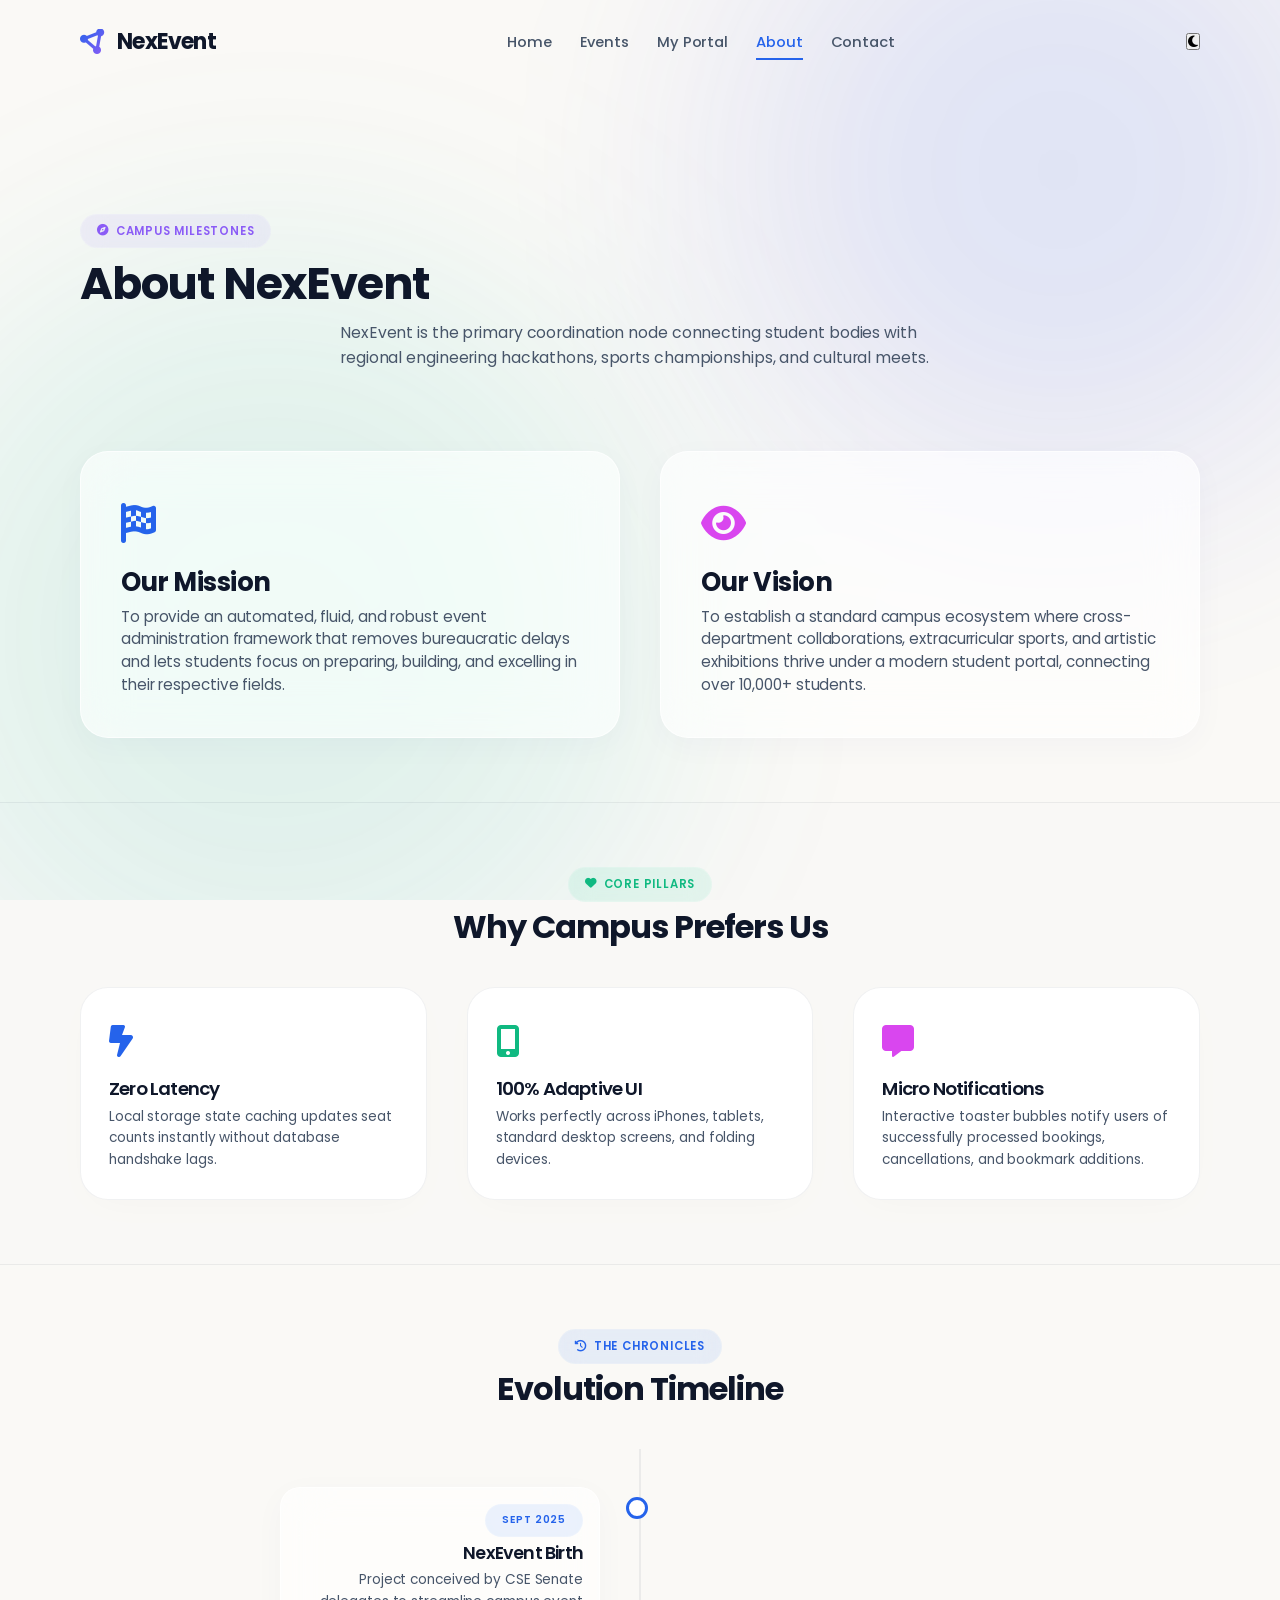
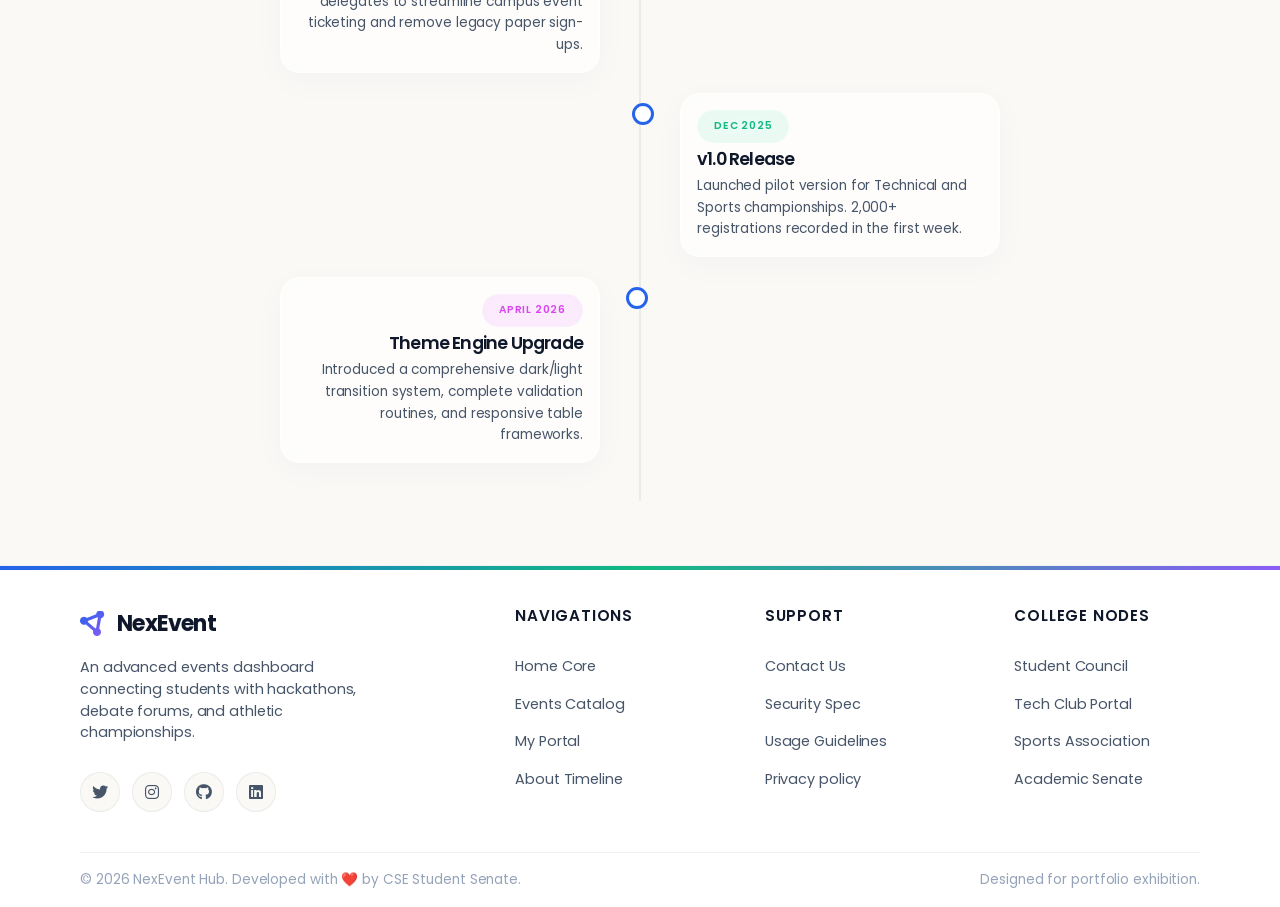
==== about.html @ 419b83d5 "AB01" ====
<!DOCTYPE html>
<html lang="en" data-theme="light">
<head>
    <meta charset="UTF-8">
    <meta name="viewport" content="width=device-width, initial-scale=1.0">
    <title>About Us — NexEvent Hub</title>
    <!-- Google Fonts -->
    <link rel="preconnect" href="https://fonts.googleapis.com">
    <link rel="preconnect" href="https://fonts.gstatic.com" crossorigin>
    <link href="https://fonts.googleapis.com/css2?family=Poppins:wght@300;400;500;600;700&display=swap" rel="stylesheet">
    <!-- Font Awesome -->
    <link rel="stylesheet" href="https://cdnjs.cloudflare.com/ajax/libs/font-awesome/6.4.0/css/all.min.css">
    <!-- Stylesheets -->
    <link rel="stylesheet" href="css/style.css">
    <style>
        .timeline {
            position: relative;
            max-width: 800px;
            margin: 0 auto;
            padding: var(--spacing-md) 0;
        }
        
        .timeline::after {
            content: '';
            position: absolute;
            width: 2px;
            background-color: var(--border-color);
            top: 0;
            bottom: 0;
            left: 50%;
            margin-left: -1px;
        }

        .timeline-container {
            padding: 10px 40px;
            position: relative;
            background-color: transparent;
            width: 50%;
        }

        .timeline-container::after {
            content: '';
            position: absolute;
            width: 16px;
            height: 16px;
            right: -8px;
            background-color: var(--bg-secondary);
            border: 3px solid var(--primary);
            top: 20px;
            border-radius: 50%;
            z-index: 1;
            transition: all var(--transition-normal);
        }

        .left-timeline {
            left: 0;
            text-align: right;
        }

        .right-timeline {
            left: 50%;
        }

        .right-timeline::after {
            left: -8px;
        }

        .timeline-content {
            padding: var(--spacing-sm);
            position: relative;
            border-radius: var(--radius-md);
        }

        .timeline-container:hover::after {
            background-color: var(--primary);
            transform: scale(1.3);
            box-shadow: 0 0 10px rgba(var(--primary-rgb), 0.5);
        }

        @media (max-width: 768px) {
            .timeline::after {
                left: 31px;
            }
            .timeline-container {
                width: 100%;
                padding-left: 70px;
                padding-right: 25px;
                text-align: left;
            }
            .timeline-container::after {
                left: 23px;
            }
            .left-timeline {
                left: 0;
            }
            .right-timeline {
                left: 0;
            }
        }
    </style>
</head>
<body>

    <!-- Scroll Progress Bar -->
    <div class="scroll-progress-container">
        <div class="scroll-progress-bar"></div>
    </div>

    <!-- Preloader -->
    <div class="preloader">
        <div class="spinner"></div>
        <div class="preloader-text">NEXEVENT STORIES</div>
    </div>

    <!-- Aurora backgrounds -->
    <div class="aurora-container">
        <div class="aurora-mesh aurora-1 animate-aurora-1"></div>
        <div class="aurora-mesh aurora-2 animate-aurora-2"></div>
    </div>

    <!-- Header / Sticky Glass Navbar -->
    <nav class="navbar">
        <div class="container">
            <a href="index.html" class="logo">
                <i class="fas fa-circle-nodes logo-icon"></i> NexEvent
            </a>
            
            <ul class="nav-menu">
                <li><a href="index.html" class="nav-link">Home</a></li>
                <li><a href="events.html" class="nav-link">Events</a></li>
                <li><a href="my-registration.html" class="nav-link">My Portal</a></li>
                <li><a href="about.html" class="nav-link active">About</a></li>
                <li><a href="contact.html" class="nav-link">Contact</a></li>
            </ul>

            <div class="nav-actions">
                <button class="theme-toggle" aria-label="Toggle Theme">
                    <i class="fas fa-moon"></i>
                    <i class="fas fa-sun"></i>
                </button>
                <button class="hamburger" aria-label="Mobile Navigation Toggle">
                    <span></span>
                    <span></span>
                    <span></span>
                </button>
            </div>
        </div>
    </nav>

    <!-- Main Content -->
    <main>
        
        <!-- Header Banner Section -->
        <section class="section-padding anim-fade-in-up" style="padding-top: 100px; padding-bottom: var(--spacing-sm);">
            <div class="container text-center">
                <span class="badge badge-academic"><i class="fas fa-compass"></i> Campus Milestones</span>
                <h1 style="font-size: 2.8rem; margin-top: var(--spacing-xs); letter-spacing: -1.2px; font-weight: 700;">About NexEvent</h1>
                <p style="color: var(--text-secondary); max-width: 600px; margin: 8px auto 0; font-size: 0.98rem;">
                    NexEvent is the primary coordination node connecting student bodies with regional engineering hackathons, sports championships, and cultural meets.
                </p>
            </div>
        </section>

        <!-- Mission & Vision Cards -->
        <section class="section-padding reveal-on-scroll">
            <div class="container grid-2">
                <!-- Mission Card -->
                <div class="glass-panel" style="padding: var(--spacing-lg);">
                    <div style="font-size: 2.5rem; color: var(--primary); margin-bottom: 10px;"><i class="fas fa-flag-checkered"></i></div>
                    <h2 style="font-size: 1.6rem; margin-bottom: 8px; font-weight: 700; letter-spacing: -0.5px;">Our Mission</h2>
                    <p style="color: var(--text-secondary); font-size: 0.95rem; line-height: 1.5;">
                        To provide an automated, fluid, and robust event administration framework that removes bureaucratic delays and lets students focus on preparing, building, and excelling in their respective fields.
                    </p>
                </div>
                <!-- Vision Card -->
                <div class="glass-panel" style="padding: var(--spacing-lg);">
                    <div style="font-size: 2.5rem; color: #D946EF; margin-bottom: 10px;"><i class="fas fa-eye"></i></div>
                    <h2 style="font-size: 1.6rem; margin-bottom: 8px; font-weight: 700; letter-spacing: -0.5px;">Our Vision</h2>
                    <p style="color: var(--text-secondary); font-size: 0.95rem; line-height: 1.5;">
                        To establish a standard campus ecosystem where cross-department collaborations, extracurricular sports, and artistic exhibitions thrive under a modern student portal, connecting over 10,000+ students.
                    </p>
                </div>
            </div>
        </section>

        <!-- Why Choose Us Grid -->
        <section class="section-padding reveal-on-scroll" style="background: rgba(var(--primary-rgb), 0.005); border-top: 1px solid var(--border-color); border-bottom: 1px solid var(--border-color);">
            <div class="container">
                <div style="text-align: center; margin-bottom: var(--spacing-lg);">
                    <span class="badge badge-sports"><i class="fas fa-heart text-secondary"></i> Core Pillars</span>
                    <h2 style="font-size: 2rem; margin-top: 5px; font-weight: 700; letter-spacing: -1px;">Why Campus Prefers Us</h2>
                </div>

                <div class="grid-3">
                    <div class="card card-interactive card-tilt" style="padding: var(--spacing-md); background: var(--bg-secondary);">
                        <div style="font-size: 2rem; color: var(--primary); margin-bottom: 10px;"><i class="fas fa-bolt-lightning"></i></div>
                        <h3 style="font-size: 1.15rem; margin-bottom: 6px; font-weight: 600;">Zero Latency</h3>
                        <p style="font-size: 0.85rem; color: var(--text-secondary);">Local storage state caching updates seat counts instantly without database handshake lags.</p>
                    </div>
                    <div class="card card-interactive card-tilt" style="padding: var(--spacing-md); background: var(--bg-secondary);">
                        <div style="font-size: 2rem; color: var(--secondary); margin-bottom: 10px;"><i class="fas fa-mobile-screen-button"></i></div>
                        <h3 style="font-size: 1.15rem; margin-bottom: 6px; font-weight: 600;">100% Adaptive UI</h3>
                        <p style="font-size: 0.85rem; color: var(--text-secondary);">Works perfectly across iPhones, tablets, standard desktop screens, and folding devices.</p>
                    </div>
                    <div class="card card-interactive card-tilt" style="padding: var(--spacing-md); background: var(--bg-secondary);">
                        <div style="font-size: 2rem; color: #D946EF; margin-bottom: 10px;"><i class="fas fa-message"></i></div>
                        <h3 style="font-size: 1.15rem; margin-bottom: 6px; font-weight: 600;">Micro Notifications</h3>
                        <p style="font-size: 0.85rem; color: var(--text-secondary);">Interactive toaster bubbles notify users of successfully processed bookings, cancellations, and bookmark additions.</p>
                    </div>
                </div>
            </div>
        </section>

        <!-- Timeline Section -->
        <section class="section-padding reveal-on-scroll">
            <div class="container">
                <div style="text-align: center; margin-bottom: var(--spacing-lg);">
                    <span class="badge badge-tech"><i class="fas fa-history"></i> The Chronicles</span>
                    <h2 style="font-size: 2rem; margin-top: 5px; font-weight: 700; letter-spacing: -1px;">Evolution Timeline</h2>
                </div>

                <div class="timeline">
                    <!-- Timeline Item 1 -->
                    <div class="timeline-container left-timeline">
                        <div class="timeline-content glass-panel card-glow">
                            <span class="badge badge-tech" style="font-size: 0.65rem; margin-bottom: 5px;">Sept 2025</span>
                            <h3 style="font-size: 1.1rem; font-weight: 600;">NexEvent Birth</h3>
                            <p style="font-size: 0.85rem; color: var(--text-secondary); margin-top: 5px;">
                                Project conceived by CSE Senate delegates to streamline campus event ticketing and remove legacy paper sign-ups.
                            </p>
                        </div>
                    </div>
                    <!-- Timeline Item 2 -->
                    <div class="timeline-container right-timeline">
                        <div class="timeline-content glass-panel card-glow">
                            <span class="badge badge-sports" style="font-size: 0.65rem; margin-bottom: 5px;">Dec 2025</span>
                            <h3 style="font-size: 1.1rem; font-weight: 600;">v1.0 Release</h3>
                            <p style="font-size: 0.85rem; color: var(--text-secondary); margin-top: 5px;">
                                Launched pilot version for Technical and Sports championships. 2,000+ registrations recorded in the first week.
                            </p>
                        </div>
                    </div>
                    <!-- Timeline Item 3 -->
                    <div class="timeline-container left-timeline">
                        <div class="timeline-content glass-panel card-glow">
                            <span class="badge badge-cultural" style="font-size: 0.65rem; margin-bottom: 5px;">April 2026</span>
                            <h3 style="font-size: 1.1rem; font-weight: 600;">Theme Engine Upgrade</h3>
                            <p style="font-size: 0.85rem; color: var(--text-secondary); margin-top: 5px;">
                                Introduced a comprehensive dark/light transition system, complete validation routines, and responsive table frameworks.
                            </p>
                        </div>
                    </div>
                </div>
            </div>
        </section>

    </main>

    <!-- Back to top -->
    <button class="back-to-top" aria-label="Scroll Back To Top"><i class="fas fa-arrow-up"></i></button>

    <!-- Footer -->
    <footer>
        <div class="footer-waves"></div>
        <div class="container">
            <div class="footer-content">
                <div class="footer-brand">
                    <a href="index.html" class="logo">
                        <i class="fas fa-circle-nodes logo-icon"></i> NexEvent
                    </a>
                    <p class="footer-description">
                        An advanced events dashboard connecting students with hackathons, debate forums, and athletic championships.
                    </p>
                    <div class="footer-socials">
                        <a href="#" class="social-icon"><i class="fab fa-twitter"></i></a>
                        <a href="#" class="social-icon"><i class="fab fa-instagram"></i></a>
                        <a href="#" class="social-icon"><i class="fab fa-github"></i></a>
                        <a href="#" class="social-icon"><i class="fab fa-linkedin"></i></a>
                    </div>
                </div>
                <div>
                    <h3 class="footer-heading">Navigations</h3>
                    <ul class="footer-links">
                        <li><a href="index.html">Home Core</a></li>
                        <li><a href="events.html">Events Catalog</a></li>
                        <li><a href="my-registration.html">My Portal</a></li>
                        <li><a href="about.html">About Timeline</a></li>
                    </ul>
                </div>
                <div>
                    <h3 class="footer-heading">Support</h3>
                    <ul class="footer-links">
                        <li><a href="contact.html">Contact Us</a></li>
                        <li><a href="#">Security Spec</a></li>
                        <li><a href="#">Usage Guidelines</a></li>
                        <li><a href="#">Privacy policy</a></li>
                    </ul>
                </div>
                <div>
                    <h3 class="footer-heading">College Nodes</h3>
                    <ul class="footer-links">
                        <li><a href="https://github.com" target="_blank">Student Council</a></li>
                        <li><a href="#">Tech Club Portal</a></li>
                        <li><a href="#">Sports Association</a></li>
                        <li><a href="#">Academic Senate</a></li>
                    </ul>
                </div>
            </div>
            <div class="footer-bottom">
                <p>&copy; 2026 NexEvent Hub. Developed with ❤️ by CSE Student Senate.</p>
                <p>Designed for portfolio exhibition.</p>
            </div>
        </div>
    </footer>

    <!-- Scripts -->
    <script src="js/theme.js"></script>
    <script src="js/storage.js"></script>
    <script src="js/events.js"></script>
    <script src="js/modal.js"></script>
    <script src="js/counter.js"></script>
    <script src="js/countdown.js"></script>
    <script src="js/search.js"></script>
    <script src="js/sort.js"></script>
    <script src="js/filter.js"></script>
    <script src="js/animation.js"></script>
    <script src="js/app.js"></script>
</body>
</html>
---- css/style.css ----
/* 
   File: css/style.css
   Purpose: Global reset, base styling, custom scrollbars, sticky navigation bar, cursor glow trackers, and background aurora mesh systems.
*/

@import url('variables.css');
@import url('animations.css');
@import url('components.css');

/* --- 1. Global Reset & Base Typography --- */
* {
    margin: 0;
    padding: 0;
    box-sizing: border-box;
}

html {
    scroll-behavior: smooth;
    font-size: 16px;
}

body {
    font-family: var(--font-family);
    background-color: var(--bg-primary);
    color: var(--text-primary);
    transition: background-color var(--transition-slow), color var(--transition-slow);
    min-height: 100vh;
    display: flex;
    flex-direction: column;
    overflow-x: hidden;
    line-height: 1.6;
    letter-spacing: -0.1px;
}

/* Custom Scrollbar */
::-webkit-scrollbar {
    width: 10px;
    height: 10px;
}

::-webkit-scrollbar-track {
    background: var(--bg-primary);
}

::-webkit-scrollbar-thumb {
    background: var(--border-color);
    border-radius: var(--radius-full);
}

::-webkit-scrollbar-thumb:hover {
    background: var(--text-muted);
}

h1, h2, h3, h4, h5, h6 {
    font-weight: 600;
    color: var(--text-primary);
    line-height: 1.25;
    letter-spacing: -0.8px;
}

a {
    color: inherit;
    text-decoration: none;
    transition: color var(--transition-fast);
}

.container {
    width: 90%;
    max-width: 1200px;
    margin: 0 auto;
    padding: 0 var(--spacing-sm);
}

.section-padding {
    padding: var(--spacing-xl) 0;
}

.grid-2 { display: grid; grid-template-columns: repeat(2, 1fr); gap: var(--spacing-lg); }
.grid-3 { display: grid; grid-template-columns: repeat(3, 1fr); gap: var(--spacing-lg); }
.grid-4 { display: grid; grid-template-columns: repeat(4, 1fr); gap: var(--spacing-md); }

/* --- 2. Aurora Mesh Gradients & Cursor Glows --- */
#cursor-glow {
    position: fixed;
    top: 0;
    left: 0;
    width: 600px;
    height: 600px;
    border-radius: var(--radius-full);
    background: radial-gradient(circle, rgba(var(--primary-rgb), 0.055) 0%, rgba(255, 255, 255, 0) 70%);
    pointer-events: none;
    transform: translate(-50%, -50%);
    z-index: -1;
    pointer-events: none;
    mix-blend-mode: screen;
}

[data-theme="dark"] #cursor-glow {
    background: radial-gradient(circle, rgba(var(--primary-rgb), 0.12) 0%, rgba(0, 0, 0, 0) 70%);
}

.aurora-container {
    position: fixed;
    top: 0;
    left: 0;
    width: 100vw;
    height: 100vh;
    z-index: -10;
    overflow: hidden;
    pointer-events: none;
    opacity: 0.65;
}

[data-theme="dark"] .aurora-container {
    opacity: 0.35;
}

.aurora-mesh {
    position: absolute;
    border-radius: var(--radius-full);
    filter: blur(120px);
}

.aurora-1 {
    top: -20%;
    right: -10%;
    width: 700px;
    height: 700px;
    background: radial-gradient(circle, rgba(37, 99, 235, 0.22) 0%, rgba(139, 92, 246, 0.15) 100%);
}

.aurora-2 {
    bottom: -15%;
    left: -10%;
    width: 800px;
    height: 800px;
    background: radial-gradient(circle, rgba(16, 185, 129, 0.18) 0%, rgba(6, 182, 212, 0.12) 100%);
}


/* --- 3. Header & Navigation system --- */
.navbar {
    position: fixed;
    top: 0;
    left: 0;
    width: 100%;
    z-index: 900;
    padding: 1.5rem 0;
    background: transparent;
    transition: background var(--transition-normal), 
                backdrop-filter var(--transition-normal), 
                box-shadow var(--transition-normal), 
                padding var(--transition-normal);
}

.navbar.scrolled {
    background: var(--glass-bg);
    backdrop-filter: blur(24px);
    -webkit-backdrop-filter: blur(24px);
    box-shadow: 0 10px 40px -10px rgba(0, 0, 0, 0.04);
    padding: 1rem 0;
    border-bottom: 1px solid var(--border-color);
}

.navbar .container {
    display: flex;
    align-items: center;
    justify-content: space-between;
}

.logo {
    display: flex;
    align-items: center;
    gap: 12px;
    font-weight: 700;
    font-size: 1.38rem;
    color: var(--text-primary);
    letter-spacing: -0.8px;
}

.logo-icon {
    font-size: 1.6rem;
    background: linear-gradient(135deg, var(--primary), var(--accent));
    -webkit-background-clip: text;
    -webkit-text-fill-color: transparent;
}

/* Nav Menu and slide links */
.nav-menu {
    display: flex;
    align-items: center;
    gap: var(--spacing-md);
    list-style: none;
}

.nav-link {
    font-size: 0.92rem;
    font-weight: 500;
    color: var(--text-secondary);
    position: relative;
    padding: 0.5rem 0;
    transition: color var(--transition-fast);
}

.nav-link:hover,
.nav-link.active {
    color: var(--primary);
}

.nav-link::after {
    content: '';
    position: absolute;
    bottom: 0;
    left: 0;
    width: 0;
    height: 2px;
    background: var(--primary);
    transition: width var(--transition-normal);
}

.nav-link:hover::after,
.nav-link.active::after {
    width: 100%;
}

.nav-actions {
    display: flex;
    align-items: center;
    gap: 12px;
}

/* Hamburger mobile button */
.hamburger {
    display: none;
    flex-direction: column;
    justify-content: space-between;
    width: 24px;
    height: 18px;
    background: transparent;
    border: none;
    cursor: pointer;
    z-index: 1001;
}

.hamburger span {
    width: 100%;
    height: 2px;
    background: var(--text-primary);
    border-radius: var(--radius-full);
    transition: all var(--transition-normal);
}

.hamburger.is-active span:nth-child(1) {
    transform: translateY(8px) rotate(45deg);
}
.hamburger.is-active span:nth-child(2) {
    opacity: 0;
}
.hamburger.is-active span:nth-child(3) {
    transform: translateY(-8px) rotate(-45deg);
}


/* --- 4. Main Page Structure & Timelines --- */
main {
    flex-grow: 1;
    margin-top: 88px;
}

/* Page Section headers */
.section-header {
    text-align: center;
    margin-bottom: var(--spacing-lg);
}

.section-header h2 {
    font-size: 2.2rem;
    font-weight: 700;
    margin-top: var(--spacing-xs);
    letter-spacing: -1.2px;
}


/* --- 5. Luxury Footer --- */
footer {
    background: var(--bg-secondary);
    border-top: 1px solid var(--border-color);
    padding-top: var(--spacing-lg);
    position: relative;
    overflow: hidden;
}

.footer-waves {
    position: absolute;
    top: 0;
    left: 0;
    width: 100%;
    height: 4px;
    background: linear-gradient(90deg, var(--primary), var(--secondary), var(--accent));
}

.footer-content {
    display: grid;
    grid-template-columns: 2fr repeat(3, 1fr);
    gap: var(--spacing-xl);
    padding-bottom: var(--spacing-lg);
    border-bottom: 1px solid var(--border-color);
}

.footer-brand .logo {
    margin-bottom: var(--spacing-sm);
}

.footer-description {
    color: var(--text-secondary);
    font-size: 0.9rem;
    line-height: 1.5;
    margin-bottom: var(--spacing-md);
    max-width: 320px;
}

.footer-socials {
    display: flex;
    gap: 12px;
}

.social-icon {
    width: 40px;
    height: 40px;
    border-radius: var(--radius-full);
    background: var(--bg-primary);
    border: 1px solid var(--border-color);
    display: flex;
    align-items: center;
    justify-content: center;
    color: var(--text-secondary);
    transition: all var(--transition-normal);
}

.social-icon:hover {
    background: var(--primary);
    color: var(--white);
    transform: translateY(-3px);
    box-shadow: 0 10px 20px rgba(var(--primary-rgb), 0.2);
}

.footer-heading {
    font-size: 0.95rem;
    font-weight: 600;
    text-transform: uppercase;
    letter-spacing: 0.8px;
    margin-bottom: var(--spacing-md);
}

.footer-links {
    list-style: none;
}

.footer-links li {
    margin-bottom: 12px;
}

.footer-links a {
    color: var(--text-secondary);
    font-size: 0.9rem;
}

.footer-links a:hover {
    color: var(--primary);
    padding-left: 4px;
}

.footer-bottom {
    display: flex;
    justify-content: space-between;
    align-items: center;
    padding: var(--spacing-sm) 0;
    color: var(--text-muted);
    font-size: 0.85rem;
}


/* --- 6. Scroll Navigation & Indicators --- */
.back-to-top {
    position: fixed;
    bottom: 30px;
    left: 30px;
    width: 48px;
    height: 48px;
    border-radius: var(--radius-full);
    background: var(--glass-bg);
    border: 1px solid var(--glass-border);
    backdrop-filter: blur(12px);
    color: var(--text-primary);
    cursor: pointer;
    box-shadow: var(--glass-shadow);
    display: flex;
    align-items: center;
    justify-content: center;
    transition: all var(--transition-normal);
    opacity: 0;
    visibility: hidden;
    z-index: 800;
}

.back-to-top.is-active {
    opacity: 1;
    visibility: visible;
}

.back-to-top:hover {
    transform: translateY(-4px);
    border-color: var(--primary);
    color: var(--primary);
}

.scroll-progress-container {
    position: fixed;
    top: 0;
    left: 0;
    width: 100%;
    height: 3px;
    background: transparent;
    z-index: 1000;
}

.scroll-progress-bar {
    height: 100%;
    background: linear-gradient(to right, var(--primary), var(--accent), var(--secondary));
    width: 0%;
}
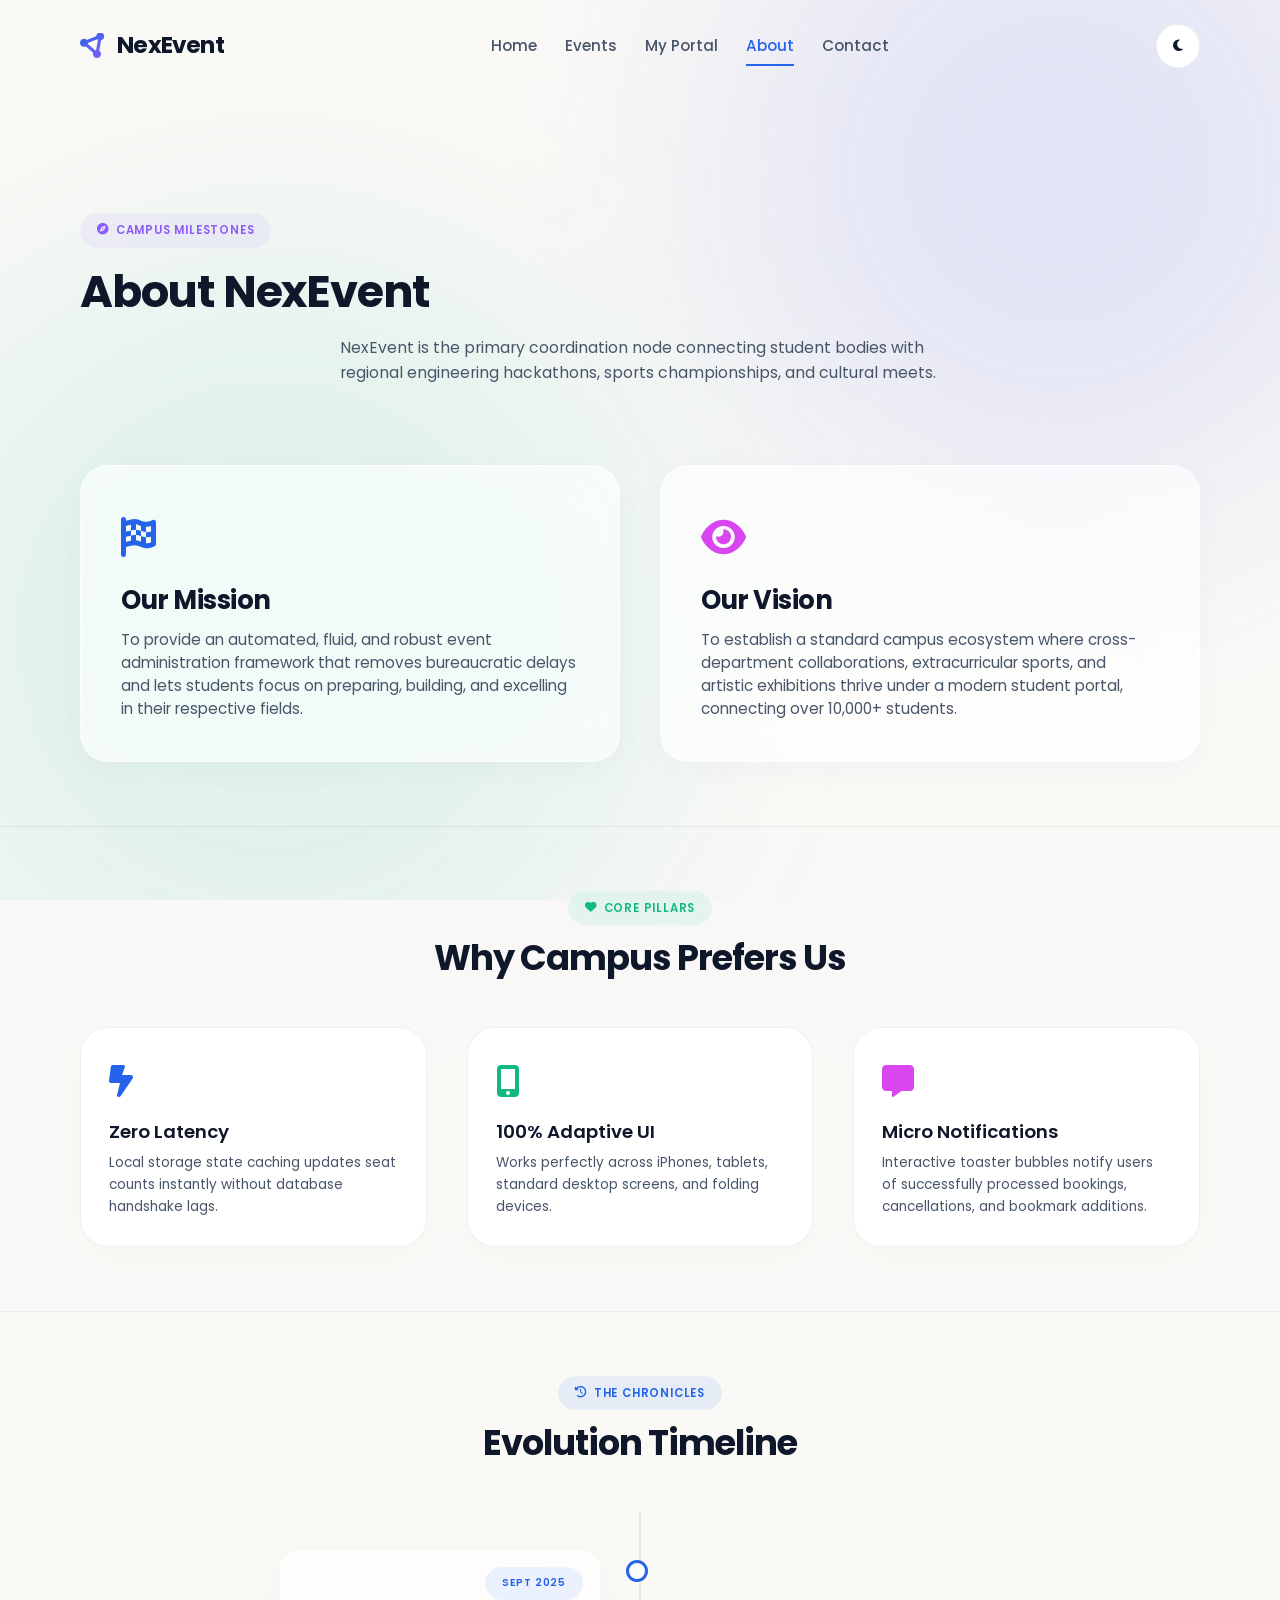
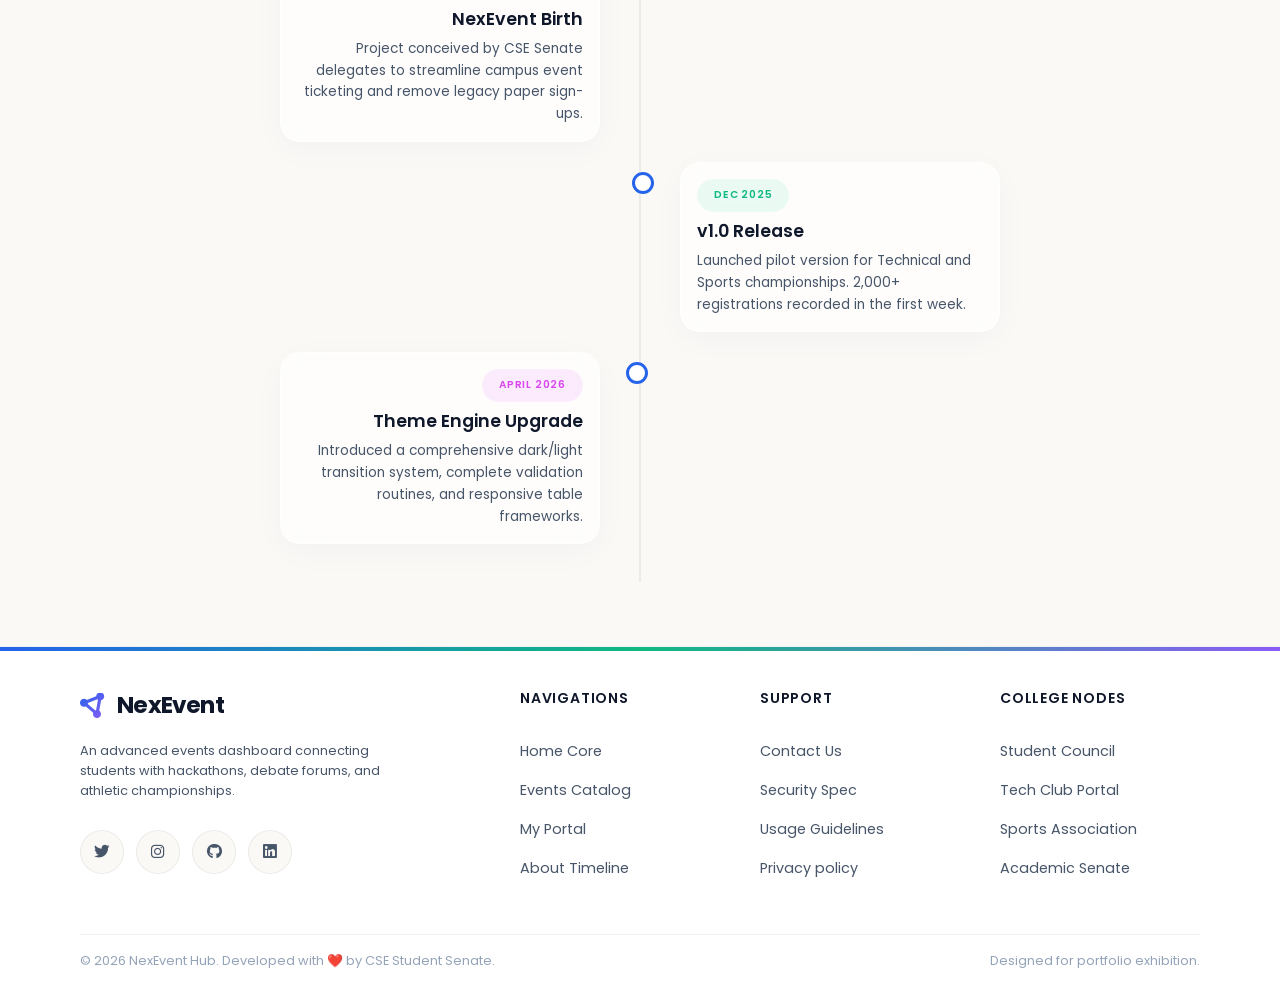
==== commit 3fa7da59: "AB03" ====
--- a/about.html
+++ b/about.html
@@ -102,27 +102,27 @@
 <body>
 
     <!-- Scroll Progress Bar -->
-    <div class="scroll-progress-container">
+    <div class="scroll-progress-container" aria-hidden="true">
         <div class="scroll-progress-bar"></div>
     </div>
 
     <!-- Preloader -->
     <div class="preloader">
-        <div class="spinner"></div>
+        <div class="spinner" aria-hidden="true"></div>
         <div class="preloader-text">NEXEVENT STORIES</div>
     </div>
 
     <!-- Aurora backgrounds -->
-    <div class="aurora-container">
+    <div class="aurora-container" aria-hidden="true">
         <div class="aurora-mesh aurora-1 animate-aurora-1"></div>
         <div class="aurora-mesh aurora-2 animate-aurora-2"></div>
     </div>
 
     <!-- Header / Sticky Glass Navbar -->
-    <nav class="navbar">
+    <nav class="navbar" aria-label="Main Navigation">
         <div class="container">
-            <a href="index.html" class="logo">
-                <i class="fas fa-circle-nodes logo-icon"></i> NexEvent
+            <a href="index.html" class="logo" aria-label="NexEvent Home">
+                <i class="fas fa-circle-nodes logo-icon" aria-hidden="true"></i> NexEvent
             </a>
             
             <ul class="nav-menu">
@@ -134,14 +134,14 @@
             </ul>
 
             <div class="nav-actions">
-                <button class="theme-toggle" aria-label="Toggle Theme">
-                    <i class="fas fa-moon"></i>
-                    <i class="fas fa-sun"></i>
+                <button class="theme-toggle" aria-label="Toggle Color Theme" type="button">
+                    <i class="fas fa-moon" aria-hidden="true"></i>
+                    <i class="fas fa-sun" aria-hidden="true"></i>
                 </button>
-                <button class="hamburger" aria-label="Mobile Navigation Toggle">
-                    <span></span>
-                    <span></span>
-                    <span></span>
+                <button class="hamburger" aria-label="Toggle Mobile Navigation Drawer" aria-expanded="false" type="button">
+                    <span aria-hidden="true"></span>
+                    <span aria-hidden="true"></span>
+                    <span aria-hidden="true"></span>
                 </button>
             </div>
         </div>
@@ -153,8 +153,8 @@
         <!-- Header Banner Section -->
         <section class="section-padding anim-fade-in-up" style="padding-top: 100px; padding-bottom: var(--spacing-sm);">
             <div class="container text-center">
-                <span class="badge badge-academic"><i class="fas fa-compass"></i> Campus Milestones</span>
-                <h1 style="font-size: 2.8rem; margin-top: var(--spacing-xs); letter-spacing: -1.2px; font-weight: 700;">About NexEvent</h1>
+                <span class="badge badge-academic"><i class="fas fa-compass" aria-hidden="true"></i> Campus Milestones</span>
+                <h1 style="font-size: var(--font-h1); margin-top: var(--spacing-xs); letter-spacing: -1.2px; font-weight: 700;">About NexEvent</h1>
                 <p style="color: var(--text-secondary); max-width: 600px; margin: 8px auto 0; font-size: 0.98rem;">
                     NexEvent is the primary coordination node connecting student bodies with regional engineering hackathons, sports championships, and cultural meets.
                 </p>
@@ -162,20 +162,20 @@
         </section>
 
         <!-- Mission & Vision Cards -->
-        <section class="section-padding reveal-on-scroll">
-            <div class="container grid-2">
+        <section class="section-padding reveal-on-scroll" aria-label="Mission and Vision">
+            <div class="container grid-2" style="display: grid; grid-template-columns: repeat(auto-fit, minmax(min(280px, 100%), 1fr)); gap: var(--spacing-lg);">
                 <!-- Mission Card -->
                 <div class="glass-panel" style="padding: var(--spacing-lg);">
-                    <div style="font-size: 2.5rem; color: var(--primary); margin-bottom: 10px;"><i class="fas fa-flag-checkered"></i></div>
-                    <h2 style="font-size: 1.6rem; margin-bottom: 8px; font-weight: 700; letter-spacing: -0.5px;">Our Mission</h2>
+                    <div style="font-size: 2.5rem; color: var(--primary); margin-bottom: 10px;"><i class="fas fa-flag-checkered" aria-hidden="true"></i></div>
+                    <h2 style="font-size: var(--font-h3); margin-bottom: 8px; font-weight: 700; letter-spacing: -0.5px;">Our Mission</h2>
                     <p style="color: var(--text-secondary); font-size: 0.95rem; line-height: 1.5;">
                         To provide an automated, fluid, and robust event administration framework that removes bureaucratic delays and lets students focus on preparing, building, and excelling in their respective fields.
                     </p>
                 </div>
                 <!-- Vision Card -->
                 <div class="glass-panel" style="padding: var(--spacing-lg);">
-                    <div style="font-size: 2.5rem; color: #D946EF; margin-bottom: 10px;"><i class="fas fa-eye"></i></div>
-                    <h2 style="font-size: 1.6rem; margin-bottom: 8px; font-weight: 700; letter-spacing: -0.5px;">Our Vision</h2>
+                    <div style="font-size: 2.5rem; color: #D946EF; margin-bottom: 10px;"><i class="fas fa-eye" aria-hidden="true"></i></div>
+                    <h2 style="font-size: var(--font-h3); margin-bottom: 8px; font-weight: 700; letter-spacing: -0.5px;">Our Vision</h2>
                     <p style="color: var(--text-secondary); font-size: 0.95rem; line-height: 1.5;">
                         To establish a standard campus ecosystem where cross-department collaborations, extracurricular sports, and artistic exhibitions thrive under a modern student portal, connecting over 10,000+ students.
                     </p>
@@ -184,26 +184,26 @@
         </section>
 
         <!-- Why Choose Us Grid -->
-        <section class="section-padding reveal-on-scroll" style="background: rgba(var(--primary-rgb), 0.005); border-top: 1px solid var(--border-color); border-bottom: 1px solid var(--border-color);">
+        <section class="section-padding reveal-on-scroll" style="background: rgba(var(--primary-rgb), 0.005); border-top: 1px solid var(--border-color); border-bottom: 1px solid var(--border-color);" aria-labelledby="pillars-heading">
             <div class="container">
                 <div style="text-align: center; margin-bottom: var(--spacing-lg);">
-                    <span class="badge badge-sports"><i class="fas fa-heart text-secondary"></i> Core Pillars</span>
-                    <h2 style="font-size: 2rem; margin-top: 5px; font-weight: 700; letter-spacing: -1px;">Why Campus Prefers Us</h2>
-                </div>
-
-                <div class="grid-3">
+                    <span class="badge badge-sports"><i class="fas fa-heart text-secondary" aria-hidden="true"></i> Core Pillars</span>
+                    <h2 id="pillars-heading" style="font-size: var(--font-h2); margin-top: 5px; font-weight: 700; letter-spacing: -1px;">Why Campus Prefers Us</h2>
+                </div>
+
+                <div style="display: grid; grid-template-columns: repeat(auto-fit, minmax(min(280px, 100%), 1fr)); gap: var(--spacing-lg);">
                     <div class="card card-interactive card-tilt" style="padding: var(--spacing-md); background: var(--bg-secondary);">
-                        <div style="font-size: 2rem; color: var(--primary); margin-bottom: 10px;"><i class="fas fa-bolt-lightning"></i></div>
+                        <div style="font-size: 2rem; color: var(--primary); margin-bottom: 10px;"><i class="fas fa-bolt-lightning" aria-hidden="true"></i></div>
                         <h3 style="font-size: 1.15rem; margin-bottom: 6px; font-weight: 600;">Zero Latency</h3>
                         <p style="font-size: 0.85rem; color: var(--text-secondary);">Local storage state caching updates seat counts instantly without database handshake lags.</p>
                     </div>
                     <div class="card card-interactive card-tilt" style="padding: var(--spacing-md); background: var(--bg-secondary);">
-                        <div style="font-size: 2rem; color: var(--secondary); margin-bottom: 10px;"><i class="fas fa-mobile-screen-button"></i></div>
+                        <div style="font-size: 2rem; color: var(--secondary); margin-bottom: 10px;"><i class="fas fa-mobile-screen-button" aria-hidden="true"></i></div>
                         <h3 style="font-size: 1.15rem; margin-bottom: 6px; font-weight: 600;">100% Adaptive UI</h3>
                         <p style="font-size: 0.85rem; color: var(--text-secondary);">Works perfectly across iPhones, tablets, standard desktop screens, and folding devices.</p>
                     </div>
                     <div class="card card-interactive card-tilt" style="padding: var(--spacing-md); background: var(--bg-secondary);">
-                        <div style="font-size: 2rem; color: #D946EF; margin-bottom: 10px;"><i class="fas fa-message"></i></div>
+                        <div style="font-size: 2rem; color: #D946EF; margin-bottom: 10px;"><i class="fas fa-message" aria-hidden="true"></i></div>
                         <h3 style="font-size: 1.15rem; margin-bottom: 6px; font-weight: 600;">Micro Notifications</h3>
                         <p style="font-size: 0.85rem; color: var(--text-secondary);">Interactive toaster bubbles notify users of successfully processed bookings, cancellations, and bookmark additions.</p>
                     </div>
@@ -212,11 +212,11 @@
         </section>
 
         <!-- Timeline Section -->
-        <section class="section-padding reveal-on-scroll">
+        <section class="section-padding reveal-on-scroll" aria-labelledby="timeline-heading">
             <div class="container">
                 <div style="text-align: center; margin-bottom: var(--spacing-lg);">
-                    <span class="badge badge-tech"><i class="fas fa-history"></i> The Chronicles</span>
-                    <h2 style="font-size: 2rem; margin-top: 5px; font-weight: 700; letter-spacing: -1px;">Evolution Timeline</h2>
+                    <span class="badge badge-tech"><i class="fas fa-history" aria-hidden="true"></i> The Chronicles</span>
+                    <h2 id="timeline-heading" style="font-size: var(--font-h2); margin-top: 5px; font-weight: 700; letter-spacing: -1px;">Evolution Timeline</h2>
                 </div>
 
                 <div class="timeline">
@@ -257,25 +257,25 @@
     </main>
 
     <!-- Back to top -->
-    <button class="back-to-top" aria-label="Scroll Back To Top"><i class="fas fa-arrow-up"></i></button>
+    <button class="back-to-top" aria-label="Scroll Back To Top" type="button"><i class="fas fa-arrow-up" aria-hidden="true"></i></button>
 
     <!-- Footer -->
-    <footer>
-        <div class="footer-waves"></div>
+    <footer aria-label="Footer Area">
+        <div class="footer-waves" aria-hidden="true"></div>
         <div class="container">
             <div class="footer-content">
                 <div class="footer-brand">
-                    <a href="index.html" class="logo">
-                        <i class="fas fa-circle-nodes logo-icon"></i> NexEvent
+                    <a href="index.html" class="logo" aria-label="NexEvent Home">
+                        <i class="fas fa-circle-nodes logo-icon" aria-hidden="true"></i> NexEvent
                     </a>
                     <p class="footer-description">
                         An advanced events dashboard connecting students with hackathons, debate forums, and athletic championships.
                     </p>
                     <div class="footer-socials">
-                        <a href="#" class="social-icon"><i class="fab fa-twitter"></i></a>
-                        <a href="#" class="social-icon"><i class="fab fa-instagram"></i></a>
-                        <a href="#" class="social-icon"><i class="fab fa-github"></i></a>
-                        <a href="#" class="social-icon"><i class="fab fa-linkedin"></i></a>
+                        <a href="#" class="social-icon" aria-label="Twitter Page"><i class="fab fa-twitter" aria-hidden="true"></i></a>
+                        <a href="#" class="social-icon" aria-label="Instagram Page"><i class="fab fa-instagram" aria-hidden="true"></i></a>
+                        <a href="#" class="social-icon" aria-label="GitHub Page"><i class="fab fa-github" aria-hidden="true"></i></a>
+                        <a href="#" class="social-icon" aria-label="LinkedIn Page"><i class="fab fa-linkedin" aria-hidden="true"></i></a>
                     </div>
                 </div>
                 <div>
@@ -299,7 +299,7 @@
                 <div>
                     <h3 class="footer-heading">College Nodes</h3>
                     <ul class="footer-links">
-                        <li><a href="https://github.com" target="_blank">Student Council</a></li>
+                        <li><a href="https://github.com" target="_blank" rel="noopener noreferrer">Student Council</a></li>
                         <li><a href="#">Tech Club Portal</a></li>
                         <li><a href="#">Sports Association</a></li>
                         <li><a href="#">Academic Senate</a></li>
--- a/css/style.css
+++ b/css/style.css
@@ -1,13 +1,13 @@
 /* 
    File: css/style.css
-   Purpose: Global reset, base styling, custom scrollbars, sticky navigation bar, cursor glow trackers, and background aurora mesh systems.
+   Purpose: Core document resets, fluid responsive base styling, keyboard focus visibility indicators, sticky glass header, and footer wave components.
 */
 
 @import url('variables.css');
 @import url('animations.css');
 @import url('components.css');
 
-/* --- 1. Global Reset & Base Typography --- */
+/* --- 1. Global Reset, Accessibility Focus & Typography --- */
 * {
     margin: 0;
     padding: 0;
@@ -16,11 +16,11 @@
 
 html {
     scroll-behavior: smooth;
-    font-size: 16px;
 }
 
 body {
     font-family: var(--font-family);
+    font-size: var(--font-body);
     background-color: var(--bg-primary);
     color: var(--text-primary);
     transition: background-color var(--transition-slow), color var(--transition-slow);
@@ -29,39 +29,35 @@
     flex-direction: column;
     overflow-x: hidden;
     line-height: 1.6;
-    letter-spacing: -0.1px;
-}
-
-/* Custom Scrollbar */
-::-webkit-scrollbar {
-    width: 10px;
-    height: 10px;
-}
-
-::-webkit-scrollbar-track {
-    background: var(--bg-primary);
-}
-
-::-webkit-scrollbar-thumb {
-    background: var(--border-color);
-    border-radius: var(--radius-full);
-}
-
-::-webkit-scrollbar-thumb:hover {
-    background: var(--text-muted);
-}
-
-h1, h2, h3, h4, h5, h6 {
-    font-weight: 600;
-    color: var(--text-primary);
-    line-height: 1.25;
-    letter-spacing: -0.8px;
-}
+}
+
+/* Accessible focus styling for keyboard navigation */
+*:focus {
+    outline: none;
+}
+
+*:focus-visible {
+    outline: 2.5px solid var(--primary);
+    outline-offset: 3px;
+    box-shadow: 0 0 0 6px rgba(var(--primary-rgb), 0.15);
+}
+
+img {
+    max-width: 100%;
+    height: auto;
+    display: block;
+}
+
+h1 { font-size: var(--font-h1); }
+h2 { font-size: var(--font-h2); }
+h3 { font-size: var(--font-h3); }
+h4, h5, h6 { font-weight: 600; }
 
 a {
     color: inherit;
     text-decoration: none;
     transition: color var(--transition-fast);
+    display: inline-block;
 }
 
 .container {
@@ -75,11 +71,23 @@
     padding: var(--spacing-xl) 0;
 }
 
-.grid-2 { display: grid; grid-template-columns: repeat(2, 1fr); gap: var(--spacing-lg); }
-.grid-3 { display: grid; grid-template-columns: repeat(3, 1fr); gap: var(--spacing-lg); }
-.grid-4 { display: grid; grid-template-columns: repeat(4, 1fr); gap: var(--spacing-md); }
-
-/* --- 2. Aurora Mesh Gradients & Cursor Glows --- */
+/* Custom Scrollbar */
+::-webkit-scrollbar {
+    width: 8px;
+    height: 8px;
+}
+::-webkit-scrollbar-track {
+    background: var(--bg-primary);
+}
+::-webkit-scrollbar-thumb {
+    background: var(--border-color);
+    border-radius: var(--radius-full);
+}
+::-webkit-scrollbar-thumb:hover {
+    background: var(--text-muted);
+}
+
+/* --- 2. Aurora Backgrounds & Cursor Glows --- */
 #cursor-glow {
     position: fixed;
     top: 0;
@@ -91,7 +99,6 @@
     pointer-events: none;
     transform: translate(-50%, -50%);
     z-index: -1;
-    pointer-events: none;
     mix-blend-mode: screen;
 }
 
@@ -137,8 +144,7 @@
     background: radial-gradient(circle, rgba(16, 185, 129, 0.18) 0%, rgba(6, 182, 212, 0.12) 100%);
 }
 
-
-/* --- 3. Header & Navigation system --- */
+/* --- 3. Sticky Navigation Header --- */
 .navbar {
     position: fixed;
     top: 0;
@@ -173,7 +179,7 @@
     align-items: center;
     gap: 12px;
     font-weight: 700;
-    font-size: 1.38rem;
+    font-size: clamp(1.2rem, 2vw, 1.45rem);
     color: var(--text-primary);
     letter-spacing: -0.8px;
 }
@@ -185,7 +191,6 @@
     -webkit-text-fill-color: transparent;
 }
 
-/* Nav Menu and slide links */
 .nav-menu {
     display: flex;
     align-items: center;
@@ -194,7 +199,7 @@
 }
 
 .nav-link {
-    font-size: 0.92rem;
+    font-size: 0.95rem;
     font-weight: 500;
     color: var(--text-secondary);
     position: relative;
@@ -229,13 +234,38 @@
     gap: 12px;
 }
 
-/* Hamburger mobile button */
+/* Theme Toggle */
+.theme-toggle {
+    width: 44px;
+    height: 44px;
+    border-radius: var(--radius-full);
+    border: 1px solid var(--border-color);
+    background: var(--bg-secondary);
+    color: var(--text-primary);
+    cursor: pointer;
+    display: flex;
+    align-items: center;
+    justify-content: center;
+    transition: all var(--transition-normal);
+}
+
+.theme-toggle:hover {
+    border-color: var(--primary);
+    transform: scale(1.05);
+}
+
+.theme-toggle .fa-sun { display: none; }
+[data-theme="dark"] .theme-toggle .fa-sun { display: block; }
+[data-theme="dark"] .theme-toggle .fa-moon { display: none; }
+
+/* Hamburger Menu button */
 .hamburger {
     display: none;
     flex-direction: column;
     justify-content: space-between;
-    width: 24px;
-    height: 18px;
+    width: 44px;
+    height: 44px;
+    padding: 13px 10px;
     background: transparent;
     border: none;
     cursor: pointer;
@@ -260,26 +290,23 @@
     transform: translateY(-8px) rotate(-45deg);
 }
 
-
-/* --- 4. Main Page Structure & Timelines --- */
+/* --- 4. Main Page Structure --- */
 main {
     flex-grow: 1;
     margin-top: 88px;
 }
 
-/* Page Section headers */
 .section-header {
     text-align: center;
     margin-bottom: var(--spacing-lg);
 }
 
 .section-header h2 {
-    font-size: 2.2rem;
+    font-size: var(--font-h2);
     font-weight: 700;
     margin-top: var(--spacing-xs);
     letter-spacing: -1.2px;
 }
-
 
 /* --- 5. Luxury Footer --- */
 footer {
@@ -302,19 +329,20 @@
 .footer-content {
     display: grid;
     grid-template-columns: 2fr repeat(3, 1fr);
-    gap: var(--spacing-xl);
+    gap: var(--spacing-lg);
     padding-bottom: var(--spacing-lg);
     border-bottom: 1px solid var(--border-color);
 }
 
 .footer-brand .logo {
     margin-bottom: var(--spacing-sm);
+    display: inline-flex;
 }
 
 .footer-description {
     color: var(--text-secondary);
-    font-size: 0.9rem;
-    line-height: 1.5;
+    font-size: var(--font-small);
+    line-height: 1.6;
     margin-bottom: var(--spacing-md);
     max-width: 320px;
 }
@@ -325,8 +353,8 @@
 }
 
 .social-icon {
-    width: 40px;
-    height: 40px;
+    width: 44px;
+    height: 44px;
     border-radius: var(--radius-full);
     background: var(--bg-primary);
     border: 1px solid var(--border-color);
@@ -345,7 +373,7 @@
 }
 
 .footer-heading {
-    font-size: 0.95rem;
+    font-size: 0.88rem;
     font-weight: 600;
     text-transform: uppercase;
     letter-spacing: 0.8px;
@@ -363,6 +391,7 @@
 .footer-links a {
     color: var(--text-secondary);
     font-size: 0.9rem;
+    padding: 2px 0;
 }
 
 .footer-links a:hover {
@@ -376,11 +405,10 @@
     align-items: center;
     padding: var(--spacing-sm) 0;
     color: var(--text-muted);
-    font-size: 0.85rem;
-}
-
-
-/* --- 6. Scroll Navigation & Indicators --- */
+    font-size: var(--font-small);
+}
+
+/* --- 6. Navigation Indicators --- */
 .back-to-top {
     position: fixed;
     bottom: 30px;
